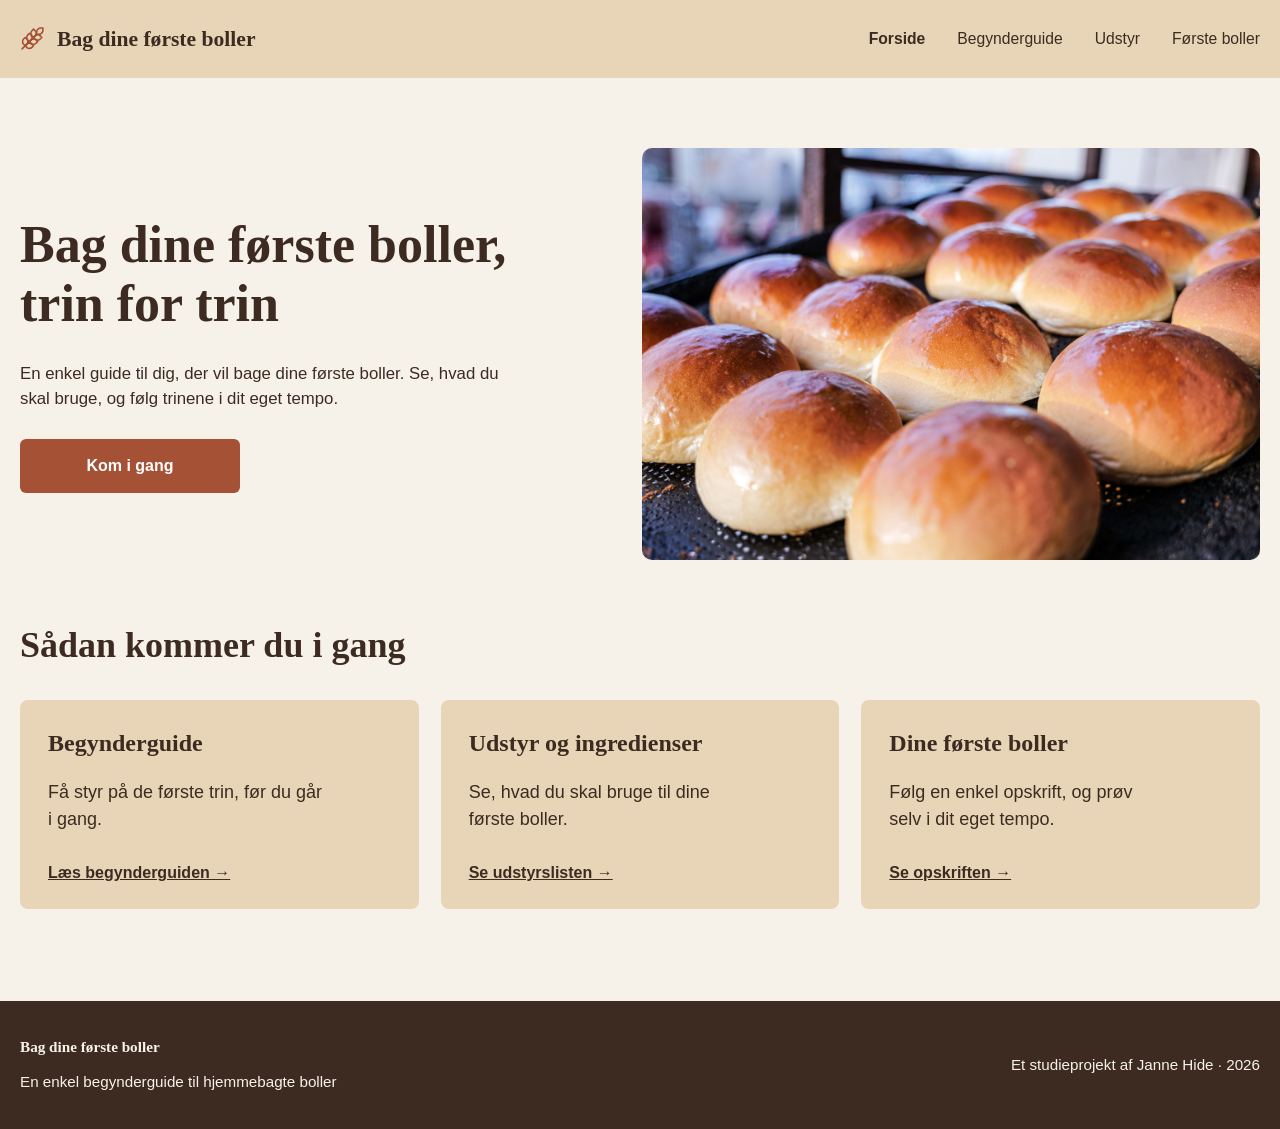
==== index.html @ 8191e502 "Initial commit" ====
<!DOCTYPE html>
<html lang="da">
<head>
    <meta charset="UTF-8">
    <meta name="viewport" content="width=device-width, initial-scale=1.0">
    <title>Bag dine første boller</title>
    <link rel="stylesheet" href="assets/css/style.css">
</head>
<body>
    <header class="site-header">
        <div class="header-inner">
            <a class="site-name" href="index.html">
                <img class="site-logo" src="assets/images/hvede.svg" alt="">
                <span>Bag dine første boller</span>
            </a>

            <nav class="site-nav" aria-label="Hovednavigation">
                <a class="active" href="index.html" aria-current="page">Forside</a>
                <a href="begynderguide.html">Begynderguide</a>
                <a href="udstyr.html">Udstyr</a>
                <a href="forste-boller.html">Første boller</a>
            </nav>
        </div>
    </header>

    <main>
        <section class="hero" aria-labelledby="hero-title">
            <div class="hero-text">
                <h1 id="hero-title">Bag dine første boller, trin for trin</h1>
                <p>En enkel guide til dig, der vil bage dine første boller. Se, hvad du skal bruge, og følg trinene i dit eget tempo.</p>
                <a class="button" href="begynderguide.html">Kom i gang</a>
            </div>

            <img class="hero-image" src="assets/images/forside-boller.jpg" alt="Nybagte boller med gylden skorpe på en bageplade">
        </section>

        <section class="getting-started" aria-labelledby="getting-started-title">
            <h2 id="getting-started-title">Sådan kommer du i gang</h2>

            <div class="card-grid">
                <article class="card">
                    <h3>Begynderguide</h3>
                    <p>Få styr på de første trin, før du går i gang.</p>
                    <a href="begynderguide.html">Læs begynderguiden →</a>
                </article>

                <article class="card">
                    <h3>Udstyr og ingredienser</h3>
                    <p>Se, hvad du skal bruge til dine første boller.</p>
                    <a href="udstyr.html">Se udstyrslisten →</a>
                </article>

                <article class="card">
                    <h3>Dine første boller</h3>
                    <p>Følg en enkel opskrift, og prøv selv i dit eget tempo.</p>
                    <a href="forste-boller.html">Se opskriften →</a>
                </article>
            </div>
        </section>
    </main>

    <footer class="site-footer">
        <div class="footer-inner">
            <div>
                <p class="footer-title">Bag dine første boller</p>
                <p>En enkel begynderguide til hjemmebagte boller</p>
            </div>
            <p>Et studieprojekt af Janne Hide · 2026</p>
        </div>
    </footer>
</body>
</html>
---- assets/css/style.css ----
* {
    box-sizing: border-box;
}

body {
    margin: 0;
    background: #F7F2E9;
    color: #3D2B22;
    font-family: Arial, sans-serif;
    line-height: 1.5;
}

img {
    display: block;
    max-width: 100%;
}

a {
    color: inherit;
}

a:focus-visible {
    outline: 3px solid #A45135;
    outline-offset: 4px;
}

h1,
h2,
h3 {
    margin: 0;
    font-family: Georgia, serif;
    line-height: normal;
}

p {
    margin: 0;
}

.site-header {
    background: #E8D5B7;
}

.header-inner,
.hero,
.getting-started,
.footer-inner {
    width: min(100% - 40px, 1280px);
    margin: 0 auto;
}

.header-inner {
    display: flex;
    align-items: center;
    justify-content: space-between;
    gap: 32px;
    min-height: 78px;
}

.site-name {
    display: inline-flex;
    align-items: center;
    gap: 12px;
    flex-shrink: 0;
    font-family: Georgia, serif;
    font-size: 1.35rem;
    font-weight: 700;
    text-decoration: none;
}

.site-logo {
    width: 25px;
    height: auto;
    flex-shrink: 0;
}

.site-nav {
    display: flex;
    align-items: center;
    justify-content: flex-end;
    flex-wrap: wrap;
    gap: 12px 32px;
    font-size: 0.98rem;
}

.site-nav a {
    text-decoration: none;
}

.site-nav a:hover,
.site-nav a.active {
    font-weight: 700;
}

.hero {
    display: grid;
    grid-template-columns: minmax(0, 1fr) minmax(320px, 1.15fr);
    align-items: center;
    gap: 84px;
    padding: 70px 0 64px;
}

.hero-text {
    max-width: 514px;
}

.hero h1 {
    max-width: 514px;
    font-size: 52px;
}

.hero p {
    max-width: 490px;
    margin-top: 28px;
    font-size: 1.05rem;
}

.button {
    display: inline-flex;
    align-items: center;
    justify-content: center;
    min-width: 220px;
    margin-top: 28px;
    padding: 15px 28px;
    border-radius: 6px;
    background: #A45135;
    color: #fff;
    font-weight: 700;
    text-align: center;
    text-decoration: none;
}

.button:hover {
    background: #8f442d;
}

.hero-image {
    width: 100%;
    aspect-ratio: 3 / 2;
    border-radius: 10px;
    object-fit: cover;
}

.getting-started {
    padding: 0 0 92px;
}

.getting-started h2 {
    font-size: 36px;
}

.card-grid {
    display: grid;
    grid-template-columns: repeat(3, minmax(0, 1fr));
    gap: 22px;
    margin-top: 34px;
}

.card {
    display: flex;
    min-height: 170px;
    flex-direction: column;
    align-items: flex-start;
    padding: 30px 28px 24px;
    border-radius: 8px;
    background: #E8D5B7;
}

.card h3 {
    font-size: 24px;
}

.card p {
    max-width: 280px;
    margin-top: 22px;
    font-size: 18px;
}

.card a {
    margin-top: auto;
    padding-top: 28px;
    font-weight: 700;
}

.site-footer {
    background: #3D2B22;
    color: #F7F2E9;
}

.footer-inner {
    display: flex;
    align-items: center;
    justify-content: space-between;
    gap: 32px;
    min-height: 128px;
    padding: 28px 0;
}

.footer-title {
    margin-bottom: 12px;
    font-family: Georgia, serif;
    font-size: 1.35rem;
    font-weight: 700;
}

.site-footer p {
    font-size: 0.95rem;
}

.guide-page {
    width: min(100% - 40px, 1280px);
    margin: 0 auto;
    padding: 86px 0 96px;
}

.guide-intro {
    max-width: 700px;
}

.guide-intro h1 {
    font-size: 52px;
}

.guide-intro p {
    max-width: 660px;
    margin-top: 26px;
    font-size: 18px;
}

.guide-steps {
    margin-top: 72px;
}

.guide-steps h2,
.guide-cta h2 {
    font-size: 36px;
}

.step-grid {
    display: grid;
    grid-template-columns: repeat(2, minmax(0, 1fr));
    gap: 40px 24px;
    margin-top: 30px;
}

.step-card {
    position: relative;
    min-height: 198px;
    padding: 34px 88px 34px 32px;
    border-radius: 8px;
    background: #E8D5B7;
}

.step-card h3 {
    font-size: 24px;
}

.step-card p {
    margin-top: 24px;
    font-size: 18px;
}

.step-number {
    position: absolute;
    top: 28px;
    right: 30px;
    display: inline-flex;
    align-items: center;
    justify-content: center;
    width: 42px;
    height: 42px;
    border-radius: 50%;
    background: #A45135;
    color: #fff;
    font-weight: 700;
}

.guide-cta {
    display: grid;
    grid-template-columns: minmax(0, 1fr) auto;
    align-items: center;
    gap: 40px;
    margin-top: 84px;
}

.guide-cta p {
    max-width: 580px;
    margin-top: 24px;
    font-size: 18px;
    font-weight: 700;
}

.button-secondary {
    display: inline-flex;
    align-items: center;
    justify-content: center;
    min-width: 320px;
    padding: 16px 28px;
    border: 2px solid #3D2B22;
    border-radius: 8px;
    color: #3D2B22;
    font-weight: 700;
    text-align: center;
    text-decoration: none;
}

.button-secondary:hover {
    background: #E8D5B7;
}

.equipment-page {
    width: min(100% - 40px, 1280px);
    margin: 0 auto;
    padding: 86px 0 96px;
}

.equipment-intro {
    max-width: 760px;
}

.equipment-intro h1 {
    font-size: 52px;
}

.equipment-intro p {
    margin-top: 26px;
    font-size: 18px;
}

.equipment-section,
.ingredients-section {
    margin-top: 72px;
}

.equipment-section h2,
.ingredients-section h2 {
    font-size: 36px;
}

.equipment-card-grid {
    display: grid;
    grid-template-columns: repeat(2, minmax(0, 1fr));
    gap: 24px;
    margin-top: 30px;
}

.equipment-card,
.ingredients-card {
    border-radius: 8px;
    padding: 34px 32px;
}

.equipment-card-primary,
.ingredients-card {
    background: #E8D5B7;
}

.equipment-card-secondary {
    border: 2px solid #3D2B22;
    background: #F7F2E9;
}

.equipment-card h3,
.baking-cta h3 {
    font-size: 24px;
}

.equipment-card ul,
.ingredients-card ul {
    margin: 24px 0 0;
    padding-left: 22px;
    font-size: 18px;
}

.equipment-card li,
.ingredients-card li {
    margin-top: 10px;
}

.ingredients-layout {
    display: grid;
    grid-template-columns: minmax(0, 1fr) minmax(320px, 1fr);
    align-items: center;
    gap: 72px;
    margin-top: 30px;
}

.baking-cta p {
    margin-top: 24px;
    font-size: 18px;
}

.recipe-page {
    width: min(100% - 40px, 1280px);
    margin: 0 auto;
    padding: 86px 0 96px;
}

.recipe-intro {
    max-width: 760px;
}

.recipe-intro h1 {
    font-size: 52px;
}

.recipe-intro p {
    margin-top: 26px;
    font-size: 18px;
}

.recipe-info {
    font-weight: 700;
}

.text-link {
    display: inline-block;
    margin-top: 18px;
    font-weight: 700;
}

.recipe-steps {
    margin-top: 72px;
}

.recipe-steps h2,
.recipe-next h2 {
    font-size: 36px;
}

.recipe-step-list {
    display: grid;
    gap: 28px;
    margin-top: 30px;
}

.recipe-step-card {
    display: grid;
    grid-template-columns: minmax(0, 1fr) minmax(300px, 430px);
    align-items: start;
    gap: 48px;
    padding: 32px;
    border-radius: 8px;
    background: #E8D5B7;
}

.recipe-step-text {
    max-width: 680px;
}

.recipe-step-card h3 {
    display: flex;
    align-items: baseline;
    gap: 8px;
    font-size: 24px;
}

.recipe-step-card h3 span {
    font-family: Georgia, serif;
    font-weight: 700;
}

.recipe-step-card p {
    margin-top: 20px;
    font-size: 18px;
}

.recipe-step-card img {
    width: 100%;
    aspect-ratio: 4 / 3;
    border-radius: 8px;
    object-fit: cover;
}

.recipe-next {
    max-width: 760px;
    margin-top: 84px;
}

.recipe-next p {
    margin-top: 24px;
    font-size: 18px;
}

@media (max-width: 820px) {
    .header-inner {
        align-items: flex-start;
        flex-direction: column;
        gap: 18px;
        padding: 22px 0;
    }

    .site-nav {
        justify-content: flex-start;
        gap: 12px 22px;
    }

    .hero {
        grid-template-columns: 1fr;
        gap: 36px;
        padding: 48px 0 56px;
    }

    .hero-text {
        max-width: none;
    }

    .card-grid {
        grid-template-columns: 1fr;
    }

    .guide-page {
        padding: 56px 0 72px;
    }

    .equipment-page {
        padding: 56px 0 72px;
    }

    .recipe-page {
        padding: 56px 0 72px;
    }

    .guide-intro h1 {
        font-size: 2.5rem;
    }

    .equipment-intro h1 {
        font-size: 2.5rem;
    }

    .recipe-intro h1 {
        font-size: 2.5rem;
    }

    .guide-steps {
        margin-top: 56px;
    }

    .equipment-section,
    .ingredients-section {
        margin-top: 56px;
    }

    .recipe-steps {
        margin-top: 56px;
    }

    .step-grid {
        grid-template-columns: 1fr;
        gap: 22px;
    }

    .equipment-card-grid,
    .ingredients-layout {
        grid-template-columns: 1fr;
        gap: 22px;
    }

    .recipe-step-card {
        grid-template-columns: 1fr;
        gap: 24px;
    }

    .guide-cta {
        grid-template-columns: 1fr;
        gap: 28px;
        margin-top: 64px;
    }

    .card {
        min-height: auto;
    }

    .footer-inner {
        align-items: flex-start;
        flex-direction: column;
    }
}

@media (max-width: 480px) {
    .header-inner,
    .hero,
    .getting-started,
    .guide-page,
    .equipment-page,
    .recipe-page,
    .footer-inner {
        width: min(100% - 28px, 1120px);
    }

    .site-nav {
        width: 100%;
        display: grid;
        grid-template-columns: repeat(2, max-content);
        gap: 12px 24px;
    }

    .hero h1 {
        font-size: 2.25rem;
    }

    .guide-intro h1 {
        font-size: 2.35rem;
    }

    .equipment-intro h1 {
        font-size: 2.35rem;
    }

    .recipe-intro h1 {
        font-size: 2.35rem;
    }

    .guide-steps h2,
    .guide-cta h2,
    .equipment-section h2,
    .ingredients-section h2,
    .recipe-steps h2,
    .recipe-next h2 {
        font-size: 2rem;
    }

    .step-card {
        min-height: auto;
        padding: 28px 70px 28px 24px;
    }

    .step-card p,
    .guide-intro p,
    .guide-cta p,
    .equipment-intro p,
    .equipment-card ul,
    .ingredients-card ul,
    .baking-cta p,
    .recipe-intro p,
    .recipe-step-card p,
    .recipe-next p {
        font-size: 1rem;
    }

    .equipment-card,
    .ingredients-card,
    .recipe-step-card {
        padding: 28px 24px;
    }

    .step-number {
        top: 24px;
        right: 24px;
        width: 38px;
        height: 38px;
    }

    .button {
        width: 100%;
        min-width: 0;
    }

    .button-secondary {
        width: 100%;
        min-width: 0;
    }
}
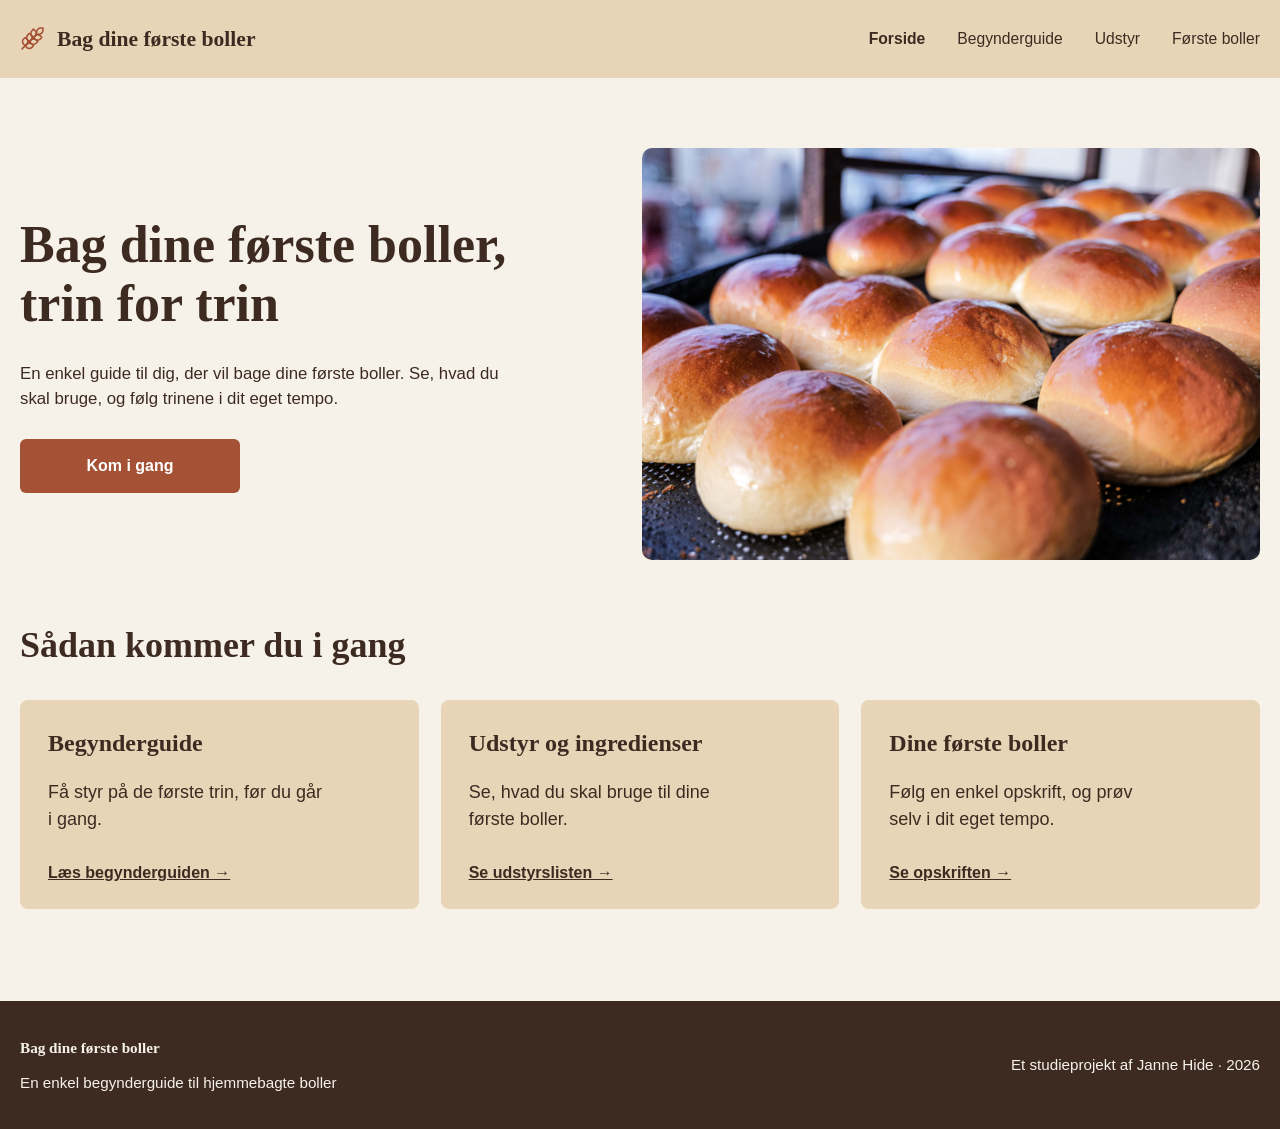
==== commit b868bcce: "Tilpas mobilvisning og footerlinks" ====
--- a/index.html
+++ b/index.html
@@ -15,10 +15,10 @@
             </a>
 
             <nav class="site-nav" aria-label="Hovednavigation">
-                <a class="active" href="index.html" aria-current="page">Forside</a>
-                <a href="begynderguide.html">Begynderguide</a>
-                <a href="udstyr.html">Udstyr</a>
-                <a href="forste-boller.html">Første boller</a>
+                <a class="active" href="index.html" aria-current="page" data-mobile="Forside">Forside</a>
+                <a href="begynderguide.html" data-mobile="Guide">Begynderguide</a>
+                <a href="udstyr.html" data-mobile="Udstyr">Udstyr</a>
+                <a href="forste-boller.html" data-mobile="Opskrift">Første boller</a>
             </nav>
         </div>
     </header>
--- a/assets/css/style.css
+++ b/assets/css/style.css
@@ -196,10 +196,16 @@
 }
 
 .footer-title {
+    display: inline-block;
     margin-bottom: 12px;
     font-family: Georgia, serif;
     font-size: 1.35rem;
     font-weight: 700;
+    text-decoration: none;
+}
+
+.site-footer a:focus-visible {
+    outline-color: #F7F2E9;
 }
 
 .site-footer p {
@@ -585,14 +591,27 @@
     .equipment-page,
     .recipe-page,
     .footer-inner {
-        width: min(100% - 28px, 1120px);
+        width: min(100% - 32px, 1120px);
     }
 
     .site-nav {
         width: 100%;
-        display: grid;
-        grid-template-columns: repeat(2, max-content);
-        gap: 12px 24px;
+        display: flex;
+        flex-wrap: nowrap;
+        justify-content: space-between;
+        gap: 12px;
+        font-size: 0.9rem;
+    }
+
+    .site-nav a {
+        min-width: 0;
+        font-size: 0;
+        white-space: nowrap;
+    }
+
+    .site-nav a::after {
+        content: attr(data-mobile);
+        font-size: 0.9rem;
     }
 
     .hero h1 {
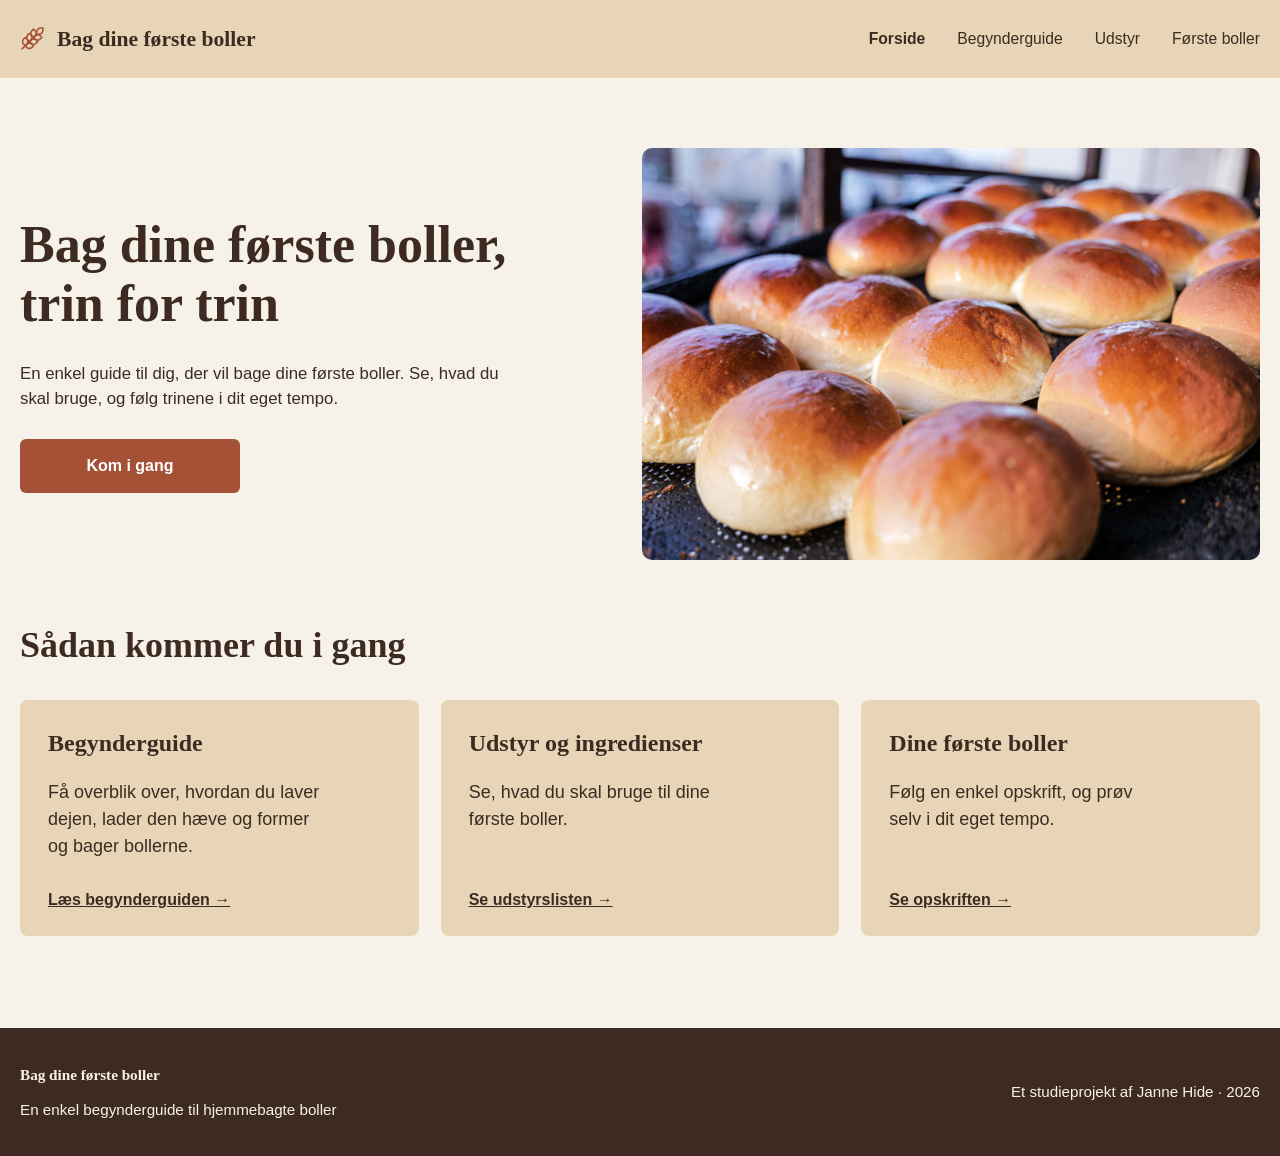
==== commit 7b481b22: "Tilføj SEO GEO og structured data" ====
--- a/index.html
+++ b/index.html
@@ -3,8 +3,55 @@
 <head>
     <meta charset="UTF-8">
     <meta name="viewport" content="width=device-width, initial-scale=1.0">
-    <title>Bag dine første boller</title>
+    <title>Bag dine første boller | Guide til begyndere</title>
+    <meta name="description" content="Kom i gang med at bage boller. Få en enkel begynderguide, overblik over udstyr og ingredienser samt en opskrift, du kan følge trin for trin.">
+    <meta name="robots" content="index, follow">
+    <meta property="og:title" content="Bag dine første boller | Guide til begyndere">
+    <meta property="og:type" content="website">
+    <meta property="og:url" content="https://jah018.github.io/bag-dine-foerste-boller/">
+    <meta property="og:image" content="https://jah018.github.io/bag-dine-foerste-boller/assets/images/forside-boller.jpg">
+    <meta property="og:description" content="Kom i gang med at bage boller. Få en enkel begynderguide, overblik over udstyr og ingredienser samt en opskrift, du kan følge trin for trin.">
+    <meta property="og:locale" content="da_DK">
     <link rel="stylesheet" href="assets/css/style.css">
+    <script type="application/ld+json">
+    {
+      "@context": "https://schema.org",
+      "@graph": [
+        {
+          "@type": "Organization",
+          "@id": "https://jah018.github.io/bag-dine-foerste-boller/#organization",
+          "name": "Bag dine første boller",
+          "url": "https://jah018.github.io/bag-dine-foerste-boller/",
+          "logo": "https://jah018.github.io/bag-dine-foerste-boller/assets/images/hvede.svg"
+        },
+        {
+          "@type": "WebSite",
+          "@id": "https://jah018.github.io/bag-dine-foerste-boller/#website",
+          "name": "Bag dine første boller",
+          "url": "https://jah018.github.io/bag-dine-foerste-boller/",
+          "description": "En enkel begynderguide til hjemmebagte boller",
+          "inLanguage": "da",
+          "publisher": {
+            "@id": "https://jah018.github.io/bag-dine-foerste-boller/#organization"
+          }
+        },
+        {
+          "@type": "WebPage",
+          "@id": "https://jah018.github.io/bag-dine-foerste-boller/#webpage",
+          "name": "Bag dine første boller, trin for trin",
+          "description": "En enkel guide til dig, der vil bage dine første boller. Se, hvad du skal bruge, og følg trinene i dit eget tempo.",
+          "url": "https://jah018.github.io/bag-dine-foerste-boller/",
+          "inLanguage": "da",
+          "isPartOf": {
+            "@id": "https://jah018.github.io/bag-dine-foerste-boller/#website"
+          },
+          "publisher": {
+            "@id": "https://jah018.github.io/bag-dine-foerste-boller/#organization"
+          }
+        }
+      ]
+    }
+    </script>
 </head>
 <body>
     <header class="site-header">
@@ -40,7 +87,7 @@
             <div class="card-grid">
                 <article class="card">
                     <h3>Begynderguide</h3>
-                    <p>Få styr på de første trin, før du går i gang.</p>
+                    <p>Få overblik over, hvordan du laver dejen, lader den hæve og former og bager bollerne.</p>
                     <a href="begynderguide.html">Læs begynderguiden →</a>
                 </article>
 
--- a/assets/css/style.css
+++ b/assets/css/style.css
@@ -242,6 +242,8 @@
 }
 
 .step-grid {
+    padding-left: 0;
+    list-style: none;
     display: grid;
     grid-template-columns: repeat(2, minmax(0, 1fr));
     gap: 40px 24px;
@@ -260,6 +262,10 @@
     font-size: 24px;
 }
 
+.step-definition-title {
+    margin-top: 24px;
+}
+
 .step-card p {
     margin-top: 24px;
     font-size: 18px;
@@ -434,6 +440,8 @@
 }
 
 .recipe-step-list {
+    padding-left: 0;
+    list-style: none;
     display: grid;
     gap: 28px;
     margin-top: 30px;
@@ -485,6 +493,11 @@
 .recipe-next p {
     margin-top: 24px;
     font-size: 18px;
+}
+
+.recipe-faq h3 {
+    margin-top: 28px;
+    font-size: 24px;
 }
 
 @media (max-width: 820px) {
@@ -597,7 +610,7 @@
     .site-nav {
         width: 100%;
         display: flex;
-        flex-wrap: nowrap;
+        flex-wrap: wrap;
         justify-content: space-between;
         gap: 12px;
         font-size: 0.9rem;
@@ -637,6 +650,15 @@
     .recipe-steps h2,
     .recipe-next h2 {
         font-size: 2rem;
+    }
+
+    .guide-intro h1,
+    .equipment-intro h1,
+    .guide-steps h2,
+    .guide-cta h2,
+    .equipment-section h2,
+    .ingredients-section h2 {
+        overflow-wrap: break-word;
     }
 
     .step-card {
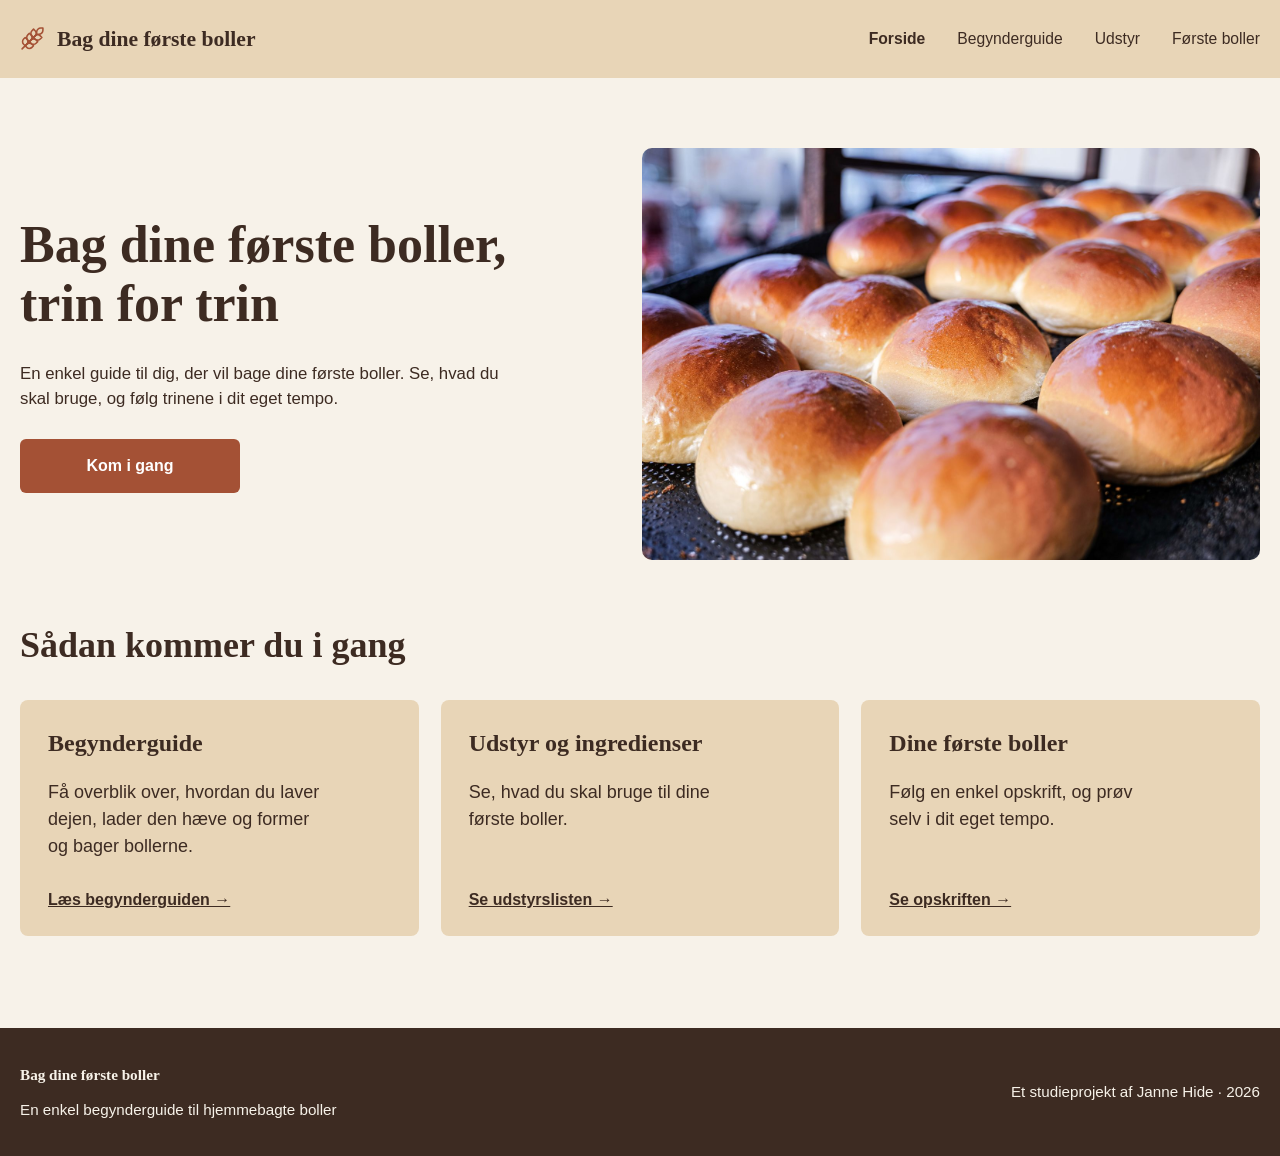
==== commit 8128d956: "Optimer billeder og billedindlæsning" ====
--- a/index.html
+++ b/index.html
@@ -54,10 +54,11 @@
     </script>
 </head>
 <body>
+    <a class="skip-link" href="#main-content">Spring til indhold</a>
     <header class="site-header">
         <div class="header-inner">
             <a class="site-name" href="index.html">
-                <img class="site-logo" src="assets/images/hvede.svg" alt="">
+                <img class="site-logo" src="assets/images/hvede.svg" alt="" width="25" height="25">
                 <span>Bag dine første boller</span>
             </a>
 
@@ -70,7 +71,7 @@
         </div>
     </header>
 
-    <main>
+    <main id="main-content">
         <section class="hero" aria-labelledby="hero-title">
             <div class="hero-text">
                 <h1 id="hero-title">Bag dine første boller, trin for trin</h1>
@@ -78,7 +79,7 @@
                 <a class="button" href="begynderguide.html">Kom i gang</a>
             </div>
 
-            <img class="hero-image" src="assets/images/forside-boller.jpg" alt="Nybagte boller med gylden skorpe på en bageplade">
+            <img class="hero-image" src="assets/images/forside-boller.jpg" alt="Nybagte boller med gylden skorpe på en bageplade" width="1600" height="1067" fetchpriority="high">
         </section>
 
         <section class="getting-started" aria-labelledby="getting-started-title">
--- a/assets/css/style.css
+++ b/assets/css/style.css
@@ -24,9 +24,27 @@
     outline-offset: 4px;
 }
 
+.skip-link {
+    position: fixed;
+    top: 16px;
+    left: 16px;
+    z-index: 1000;
+    max-width: calc(100% - 32px);
+    padding: 12px 20px;
+    background: #F7F2E9;
+    color: #3D2B22;
+    font-weight: 700;
+    transform: translateY(calc(-100% - 24px));
+}
+
+.skip-link:focus-visible {
+    transform: translateY(0);
+}
+
 h1,
 h2,
-h3 {
+h3,
+.step-definition-title {
     margin: 0;
     font-family: Georgia, serif;
     line-height: normal;
@@ -135,6 +153,7 @@
 
 .hero-image {
     width: 100%;
+    height: auto;
     aspect-ratio: 3 / 2;
     border-radius: 10px;
     object-fit: cover;
@@ -156,6 +175,7 @@
 }
 
 .card {
+    min-width: 0;
     display: flex;
     min-height: 170px;
     flex-direction: column;
@@ -176,6 +196,8 @@
 }
 
 .card a {
+    max-width: 100%;
+    overflow-wrap: break-word;
     margin-top: auto;
     padding-top: 28px;
     font-weight: 700;
@@ -251,6 +273,8 @@
 }
 
 .step-card {
+    min-width: 0;
+    overflow-wrap: break-word;
     position: relative;
     min-height: 198px;
     padding: 34px 88px 34px 32px;
@@ -258,7 +282,8 @@
     background: #E8D5B7;
 }
 
-.step-card h3 {
+.step-card h3,
+.step-card .step-definition-title {
     font-size: 24px;
 }
 
@@ -480,6 +505,7 @@
 
 .recipe-step-card img {
     width: 100%;
+    height: auto;
     aspect-ratio: 4 / 3;
     border-radius: 8px;
     object-fit: cover;
@@ -541,6 +567,7 @@
 
     .guide-intro h1 {
         font-size: 2.5rem;
+        overflow-wrap: break-word;
     }
 
     .equipment-intro h1 {
@@ -657,7 +684,8 @@
     .guide-steps h2,
     .guide-cta h2,
     .equipment-section h2,
-    .ingredients-section h2 {
+    .ingredients-section h2,
+    .recipe-next h2 {
         overflow-wrap: break-word;
     }
 
